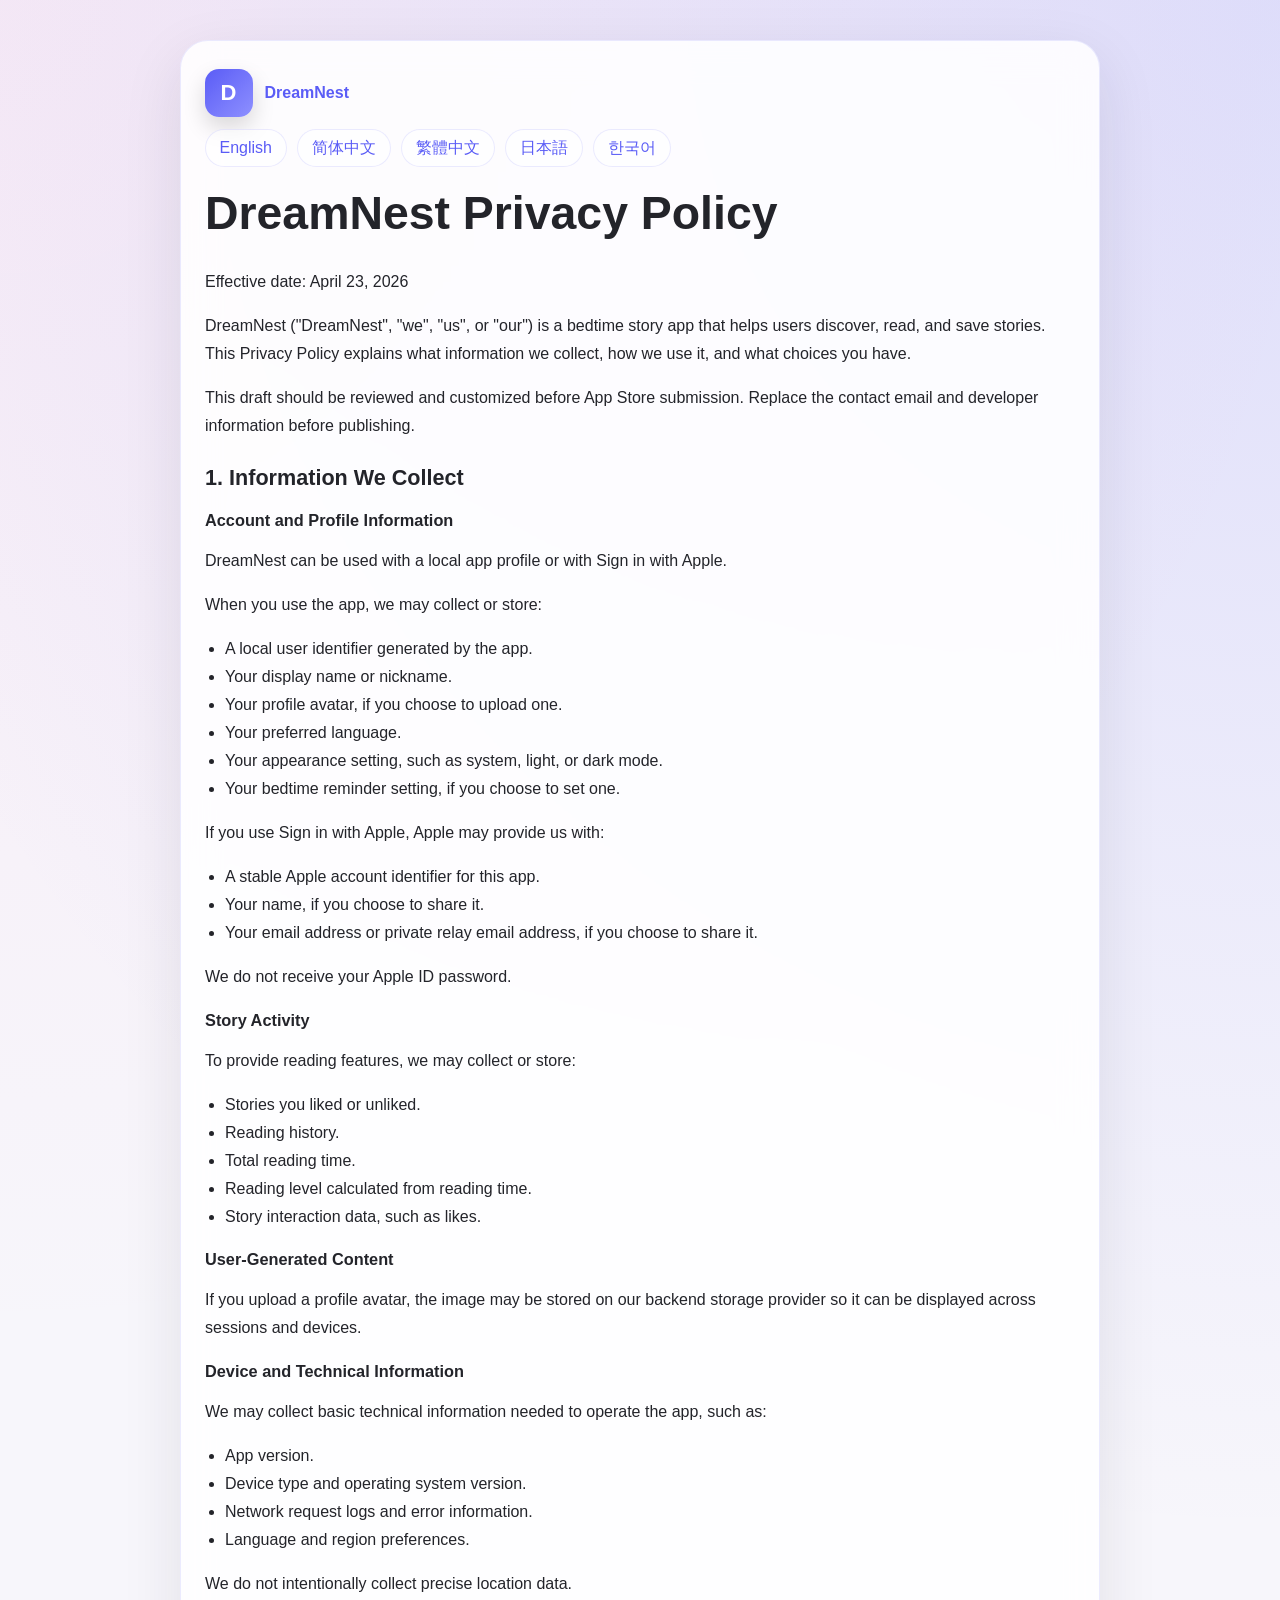
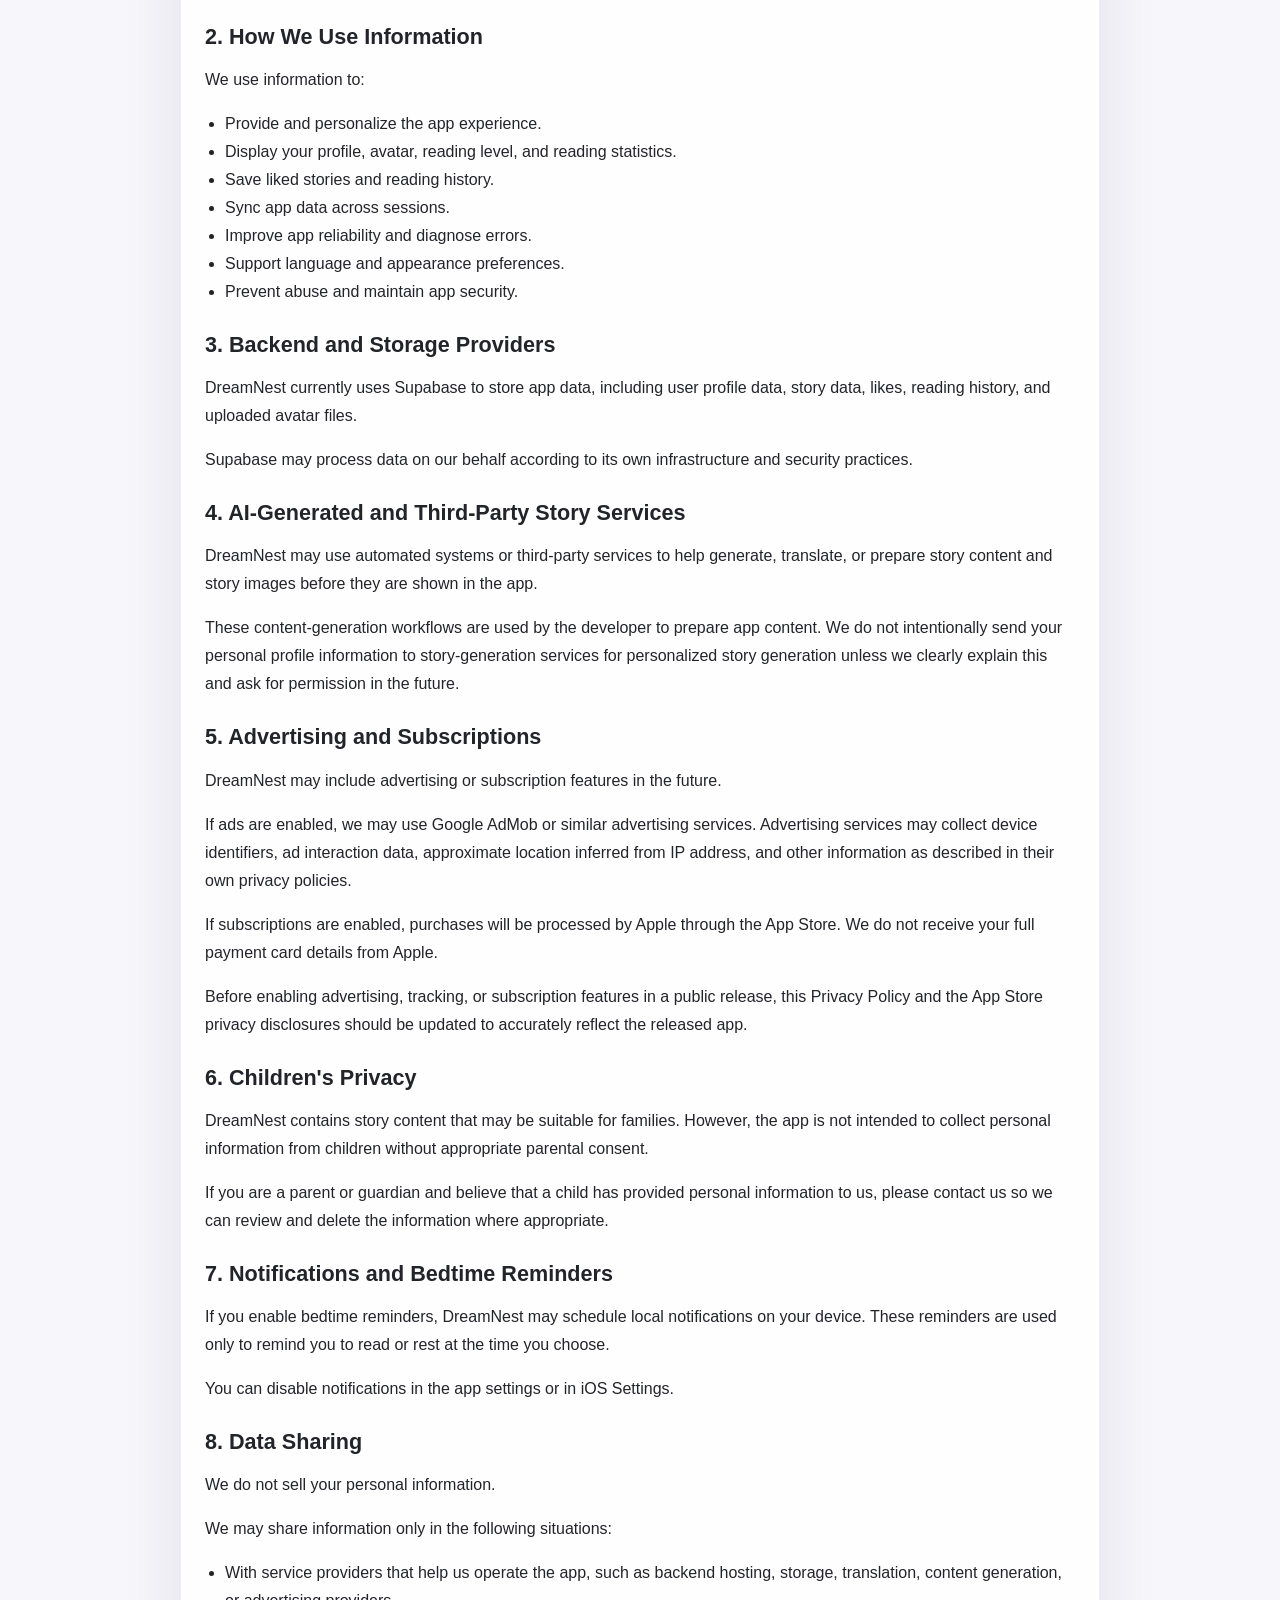
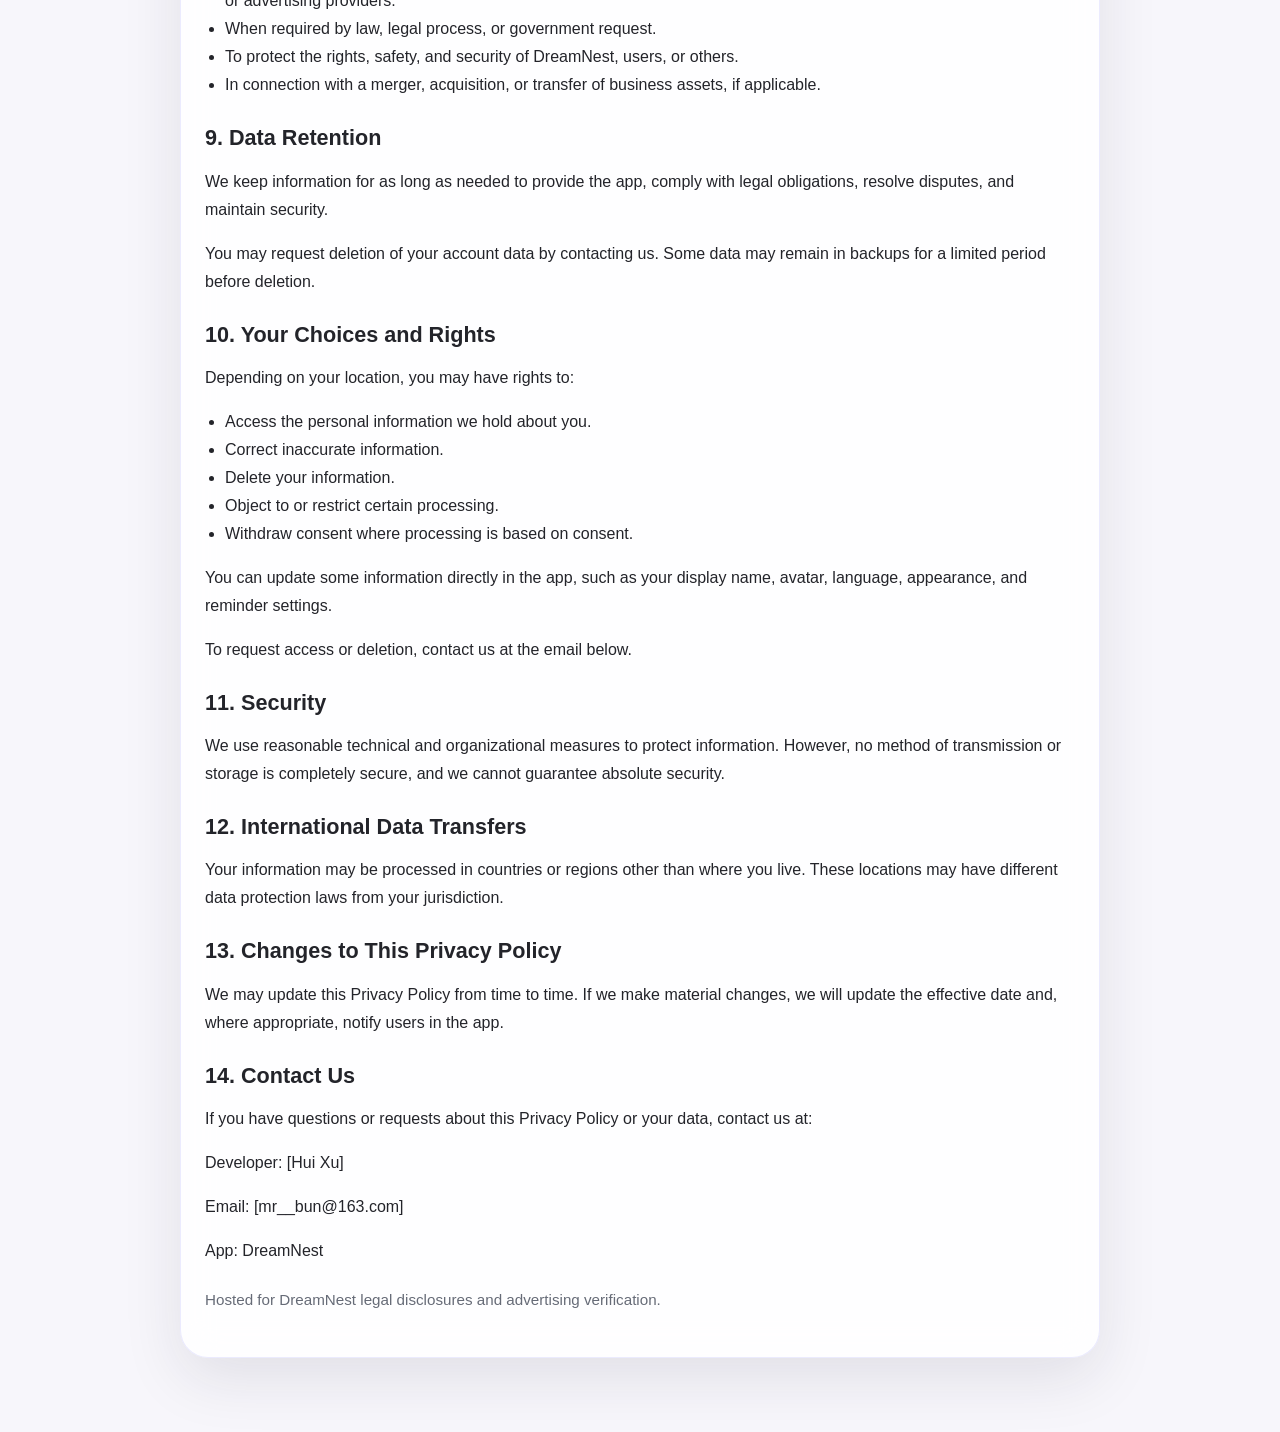
==== index.html @ f763a548 "first commit" ====
<!doctype html>
<html lang="en">
<head>
  <meta charset="utf-8">
  <meta name="viewport" content="width=device-width, initial-scale=1">
  <title>DreamNest Privacy Policy</title>
  <meta name="description" content="DreamNest legal information and privacy policy.">
  <link rel="stylesheet" href="./styles.css">
</head>
<body>
  <main class="container">
    <section class="card hero">
      <div class="brand">
        <span class="brand-badge">D</span>
        <span>DreamNest</span>
      </div>
      <nav class="lang"><a href="./">English</a><a href="./privacy-policy.zh-Hans.html">简体中文</a><a href="./privacy-policy.zh-Hant.html">繁體中文</a><a href="./privacy-policy.ja.html">日本語</a><a href="./privacy-policy.ko.html">한국어</a></nav>
<h1>DreamNest Privacy Policy</h1>
<p>Effective date: April 23, 2026</p>
<p>DreamNest (&quot;DreamNest&quot;, &quot;we&quot;, &quot;us&quot;, or &quot;our&quot;) is a bedtime story app that helps users discover, read, and save stories. This Privacy Policy explains what information we collect, how we use it, and what choices you have.</p>
<p>This draft should be reviewed and customized before App Store submission. Replace the contact email and developer information before publishing.</p>
<h2>1. Information We Collect</h2>
<h3>Account and Profile Information</h3>
<p>DreamNest can be used with a local app profile or with Sign in with Apple.</p>
<p>When you use the app, we may collect or store:</p>
<ul>
<li>A local user identifier generated by the app.</li>
<li>Your display name or nickname.</li>
<li>Your profile avatar, if you choose to upload one.</li>
<li>Your preferred language.</li>
<li>Your appearance setting, such as system, light, or dark mode.</li>
<li>Your bedtime reminder setting, if you choose to set one.</li>
</ul>
<p>If you use Sign in with Apple, Apple may provide us with:</p>
<ul>
<li>A stable Apple account identifier for this app.</li>
<li>Your name, if you choose to share it.</li>
<li>Your email address or private relay email address, if you choose to share it.</li>
</ul>
<p>We do not receive your Apple ID password.</p>
<h3>Story Activity</h3>
<p>To provide reading features, we may collect or store:</p>
<ul>
<li>Stories you liked or unliked.</li>
<li>Reading history.</li>
<li>Total reading time.</li>
<li>Reading level calculated from reading time.</li>
<li>Story interaction data, such as likes.</li>
</ul>
<h3>User-Generated Content</h3>
<p>If you upload a profile avatar, the image may be stored on our backend storage provider so it can be displayed across sessions and devices.</p>
<h3>Device and Technical Information</h3>
<p>We may collect basic technical information needed to operate the app, such as:</p>
<ul>
<li>App version.</li>
<li>Device type and operating system version.</li>
<li>Network request logs and error information.</li>
<li>Language and region preferences.</li>
</ul>
<p>We do not intentionally collect precise location data.</p>
<h2>2. How We Use Information</h2>
<p>We use information to:</p>
<ul>
<li>Provide and personalize the app experience.</li>
<li>Display your profile, avatar, reading level, and reading statistics.</li>
<li>Save liked stories and reading history.</li>
<li>Sync app data across sessions.</li>
<li>Improve app reliability and diagnose errors.</li>
<li>Support language and appearance preferences.</li>
<li>Prevent abuse and maintain app security.</li>
</ul>
<h2>3. Backend and Storage Providers</h2>
<p>DreamNest currently uses Supabase to store app data, including user profile data, story data, likes, reading history, and uploaded avatar files.</p>
<p>Supabase may process data on our behalf according to its own infrastructure and security practices.</p>
<h2>4. AI-Generated and Third-Party Story Services</h2>
<p>DreamNest may use automated systems or third-party services to help generate, translate, or prepare story content and story images before they are shown in the app.</p>
<p>These content-generation workflows are used by the developer to prepare app content. We do not intentionally send your personal profile information to story-generation services for personalized story generation unless we clearly explain this and ask for permission in the future.</p>
<h2>5. Advertising and Subscriptions</h2>
<p>DreamNest may include advertising or subscription features in the future.</p>
<p>If ads are enabled, we may use Google AdMob or similar advertising services. Advertising services may collect device identifiers, ad interaction data, approximate location inferred from IP address, and other information as described in their own privacy policies.</p>
<p>If subscriptions are enabled, purchases will be processed by Apple through the App Store. We do not receive your full payment card details from Apple.</p>
<p>Before enabling advertising, tracking, or subscription features in a public release, this Privacy Policy and the App Store privacy disclosures should be updated to accurately reflect the released app.</p>
<h2>6. Children&#39;s Privacy</h2>
<p>DreamNest contains story content that may be suitable for families. However, the app is not intended to collect personal information from children without appropriate parental consent.</p>
<p>If you are a parent or guardian and believe that a child has provided personal information to us, please contact us so we can review and delete the information where appropriate.</p>
<h2>7. Notifications and Bedtime Reminders</h2>
<p>If you enable bedtime reminders, DreamNest may schedule local notifications on your device. These reminders are used only to remind you to read or rest at the time you choose.</p>
<p>You can disable notifications in the app settings or in iOS Settings.</p>
<h2>8. Data Sharing</h2>
<p>We do not sell your personal information.</p>
<p>We may share information only in the following situations:</p>
<ul>
<li>With service providers that help us operate the app, such as backend hosting, storage, translation, content generation, or advertising providers.</li>
<li>When required by law, legal process, or government request.</li>
<li>To protect the rights, safety, and security of DreamNest, users, or others.</li>
<li>In connection with a merger, acquisition, or transfer of business assets, if applicable.</li>
</ul>
<h2>9. Data Retention</h2>
<p>We keep information for as long as needed to provide the app, comply with legal obligations, resolve disputes, and maintain security.</p>
<p>You may request deletion of your account data by contacting us. Some data may remain in backups for a limited period before deletion.</p>
<h2>10. Your Choices and Rights</h2>
<p>Depending on your location, you may have rights to:</p>
<ul>
<li>Access the personal information we hold about you.</li>
<li>Correct inaccurate information.</li>
<li>Delete your information.</li>
<li>Object to or restrict certain processing.</li>
<li>Withdraw consent where processing is based on consent.</li>
</ul>
<p>You can update some information directly in the app, such as your display name, avatar, language, appearance, and reminder settings.</p>
<p>To request access or deletion, contact us at the email below.</p>
<h2>11. Security</h2>
<p>We use reasonable technical and organizational measures to protect information. However, no method of transmission or storage is completely secure, and we cannot guarantee absolute security.</p>
<h2>12. International Data Transfers</h2>
<p>Your information may be processed in countries or regions other than where you live. These locations may have different data protection laws from your jurisdiction.</p>
<h2>13. Changes to This Privacy Policy</h2>
<p>We may update this Privacy Policy from time to time. If we make material changes, we will update the effective date and, where appropriate, notify users in the app.</p>
<h2>14. Contact Us</h2>
<p>If you have questions or requests about this Privacy Policy or your data, contact us at:</p>
<p>Developer: [Hui Xu]</p>
<p>Email: [mr__bun@163.com]</p>
<p>App: DreamNest</p>
      <p class="footer">Hosted for DreamNest legal disclosures and advertising verification.</p>
    </section>
  </main>
</body>
</html>
---- styles.css ----
:root {
  --bg: #f7f6fb;
  --surface: rgba(255,255,255,0.88);
  --text: #23242a;
  --muted: #666b77;
  --accent: #5a5cf6;
  --border: rgba(90,92,246,0.12);
  --shadow: 0 20px 60px rgba(25, 28, 46, 0.10);
}
@media (prefers-color-scheme: dark) {
  :root {
    --bg: #0f1320;
    --surface: rgba(21,26,41,0.84);
    --text: #f3f5fb;
    --muted: #b5bdd0;
    --accent: #8e90ff;
    --border: rgba(142,144,255,0.18);
    --shadow: 0 20px 60px rgba(0, 0, 0, 0.38);
  }
}
* { box-sizing: border-box; }
body {
  margin: 0;
  font-family: -apple-system, BlinkMacSystemFont, "SF Pro Text", "Helvetica Neue", sans-serif;
  color: var(--text);
  background:
    radial-gradient(circle at top right, rgba(90,92,246,0.16), transparent 32%),
    radial-gradient(circle at top left, rgba(255,105,180,0.08), transparent 28%),
    var(--bg);
  line-height: 1.75;
}
a { color: var(--accent); text-decoration: none; }
a:hover { text-decoration: underline; }
.container {
  width: min(920px, calc(100vw - 32px));
  margin: 0 auto;
  padding: 40px 0 56px;
}
.card {
  background: var(--surface);
  border: 1px solid var(--border);
  border-radius: 28px;
  box-shadow: var(--shadow);
  backdrop-filter: blur(18px);
  -webkit-backdrop-filter: blur(18px);
  padding: 28px 24px;
}
.hero { margin-bottom: 18px; }
.brand {
  display: inline-flex;
  align-items: center;
  gap: 12px;
  margin-bottom: 12px;
  font-weight: 700;
  color: var(--accent);
}
.brand-badge {
  width: 48px;
  height: 48px;
  border-radius: 14px;
  display: inline-flex;
  align-items: center;
  justify-content: center;
  background: linear-gradient(135deg, #5a5cf6, #8e90ff);
  color: white;
  font-size: 22px;
  box-shadow: 0 10px 22px rgba(0,0,0,0.15);
}
h1, h2, h3 {
  line-height: 1.22;
  margin: 1.2em 0 0.56em;
}
h1 { font-size: clamp(2rem, 4vw, 2.9rem); margin-top: 0.2em; }
h2 { font-size: 1.35rem; }
h3 { font-size: 1.02rem; color: var(--text); }
p, li { color: var(--text); }
ul { padding-left: 1.25rem; }
nav.lang {
  display: flex;
  flex-wrap: wrap;
  gap: 10px;
  margin: 0 0 18px;
}
nav.lang a {
  display: inline-flex;
  align-items: center;
  justify-content: center;
  min-height: 38px;
  padding: 0 14px;
  border-radius: 999px;
  border: 1px solid var(--border);
  background: rgba(255,255,255,0.5);
}
.footer {
  margin-top: 22px;
  font-size: 0.95rem;
  color: var(--muted);
}
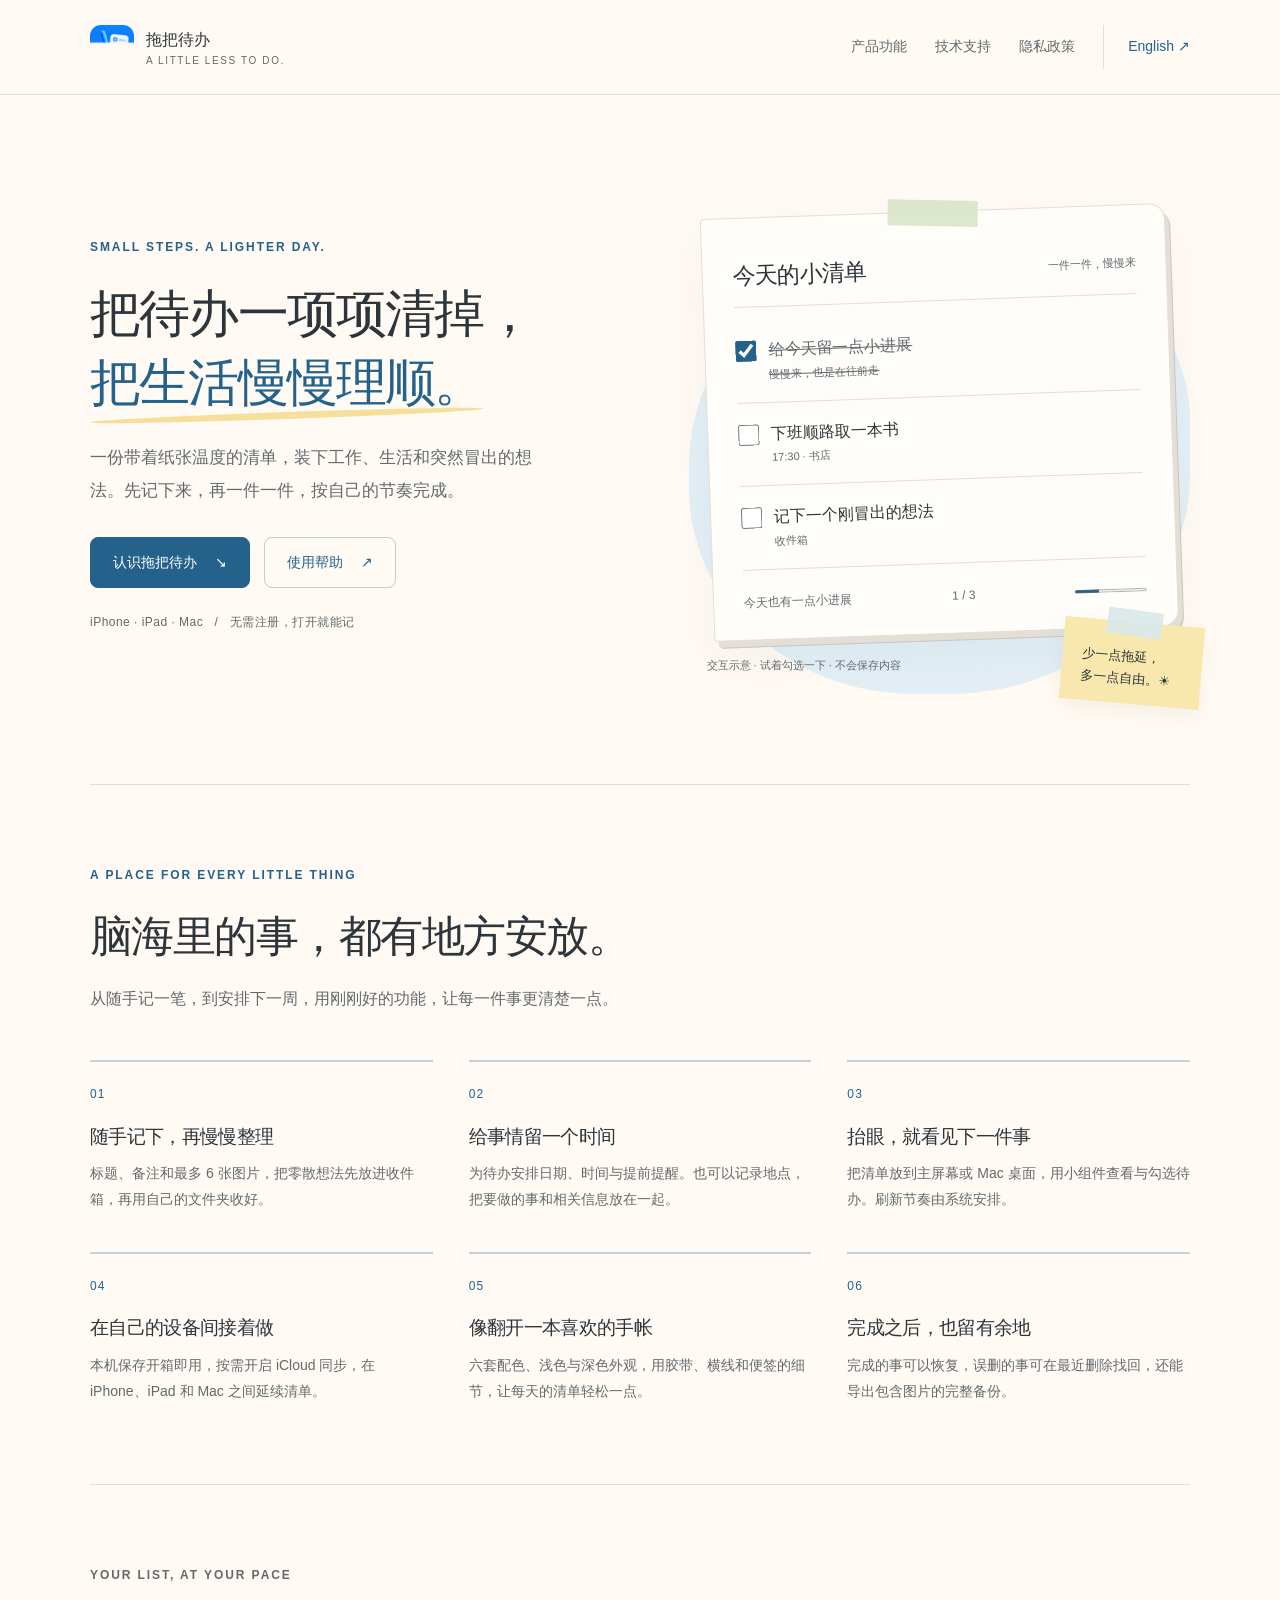
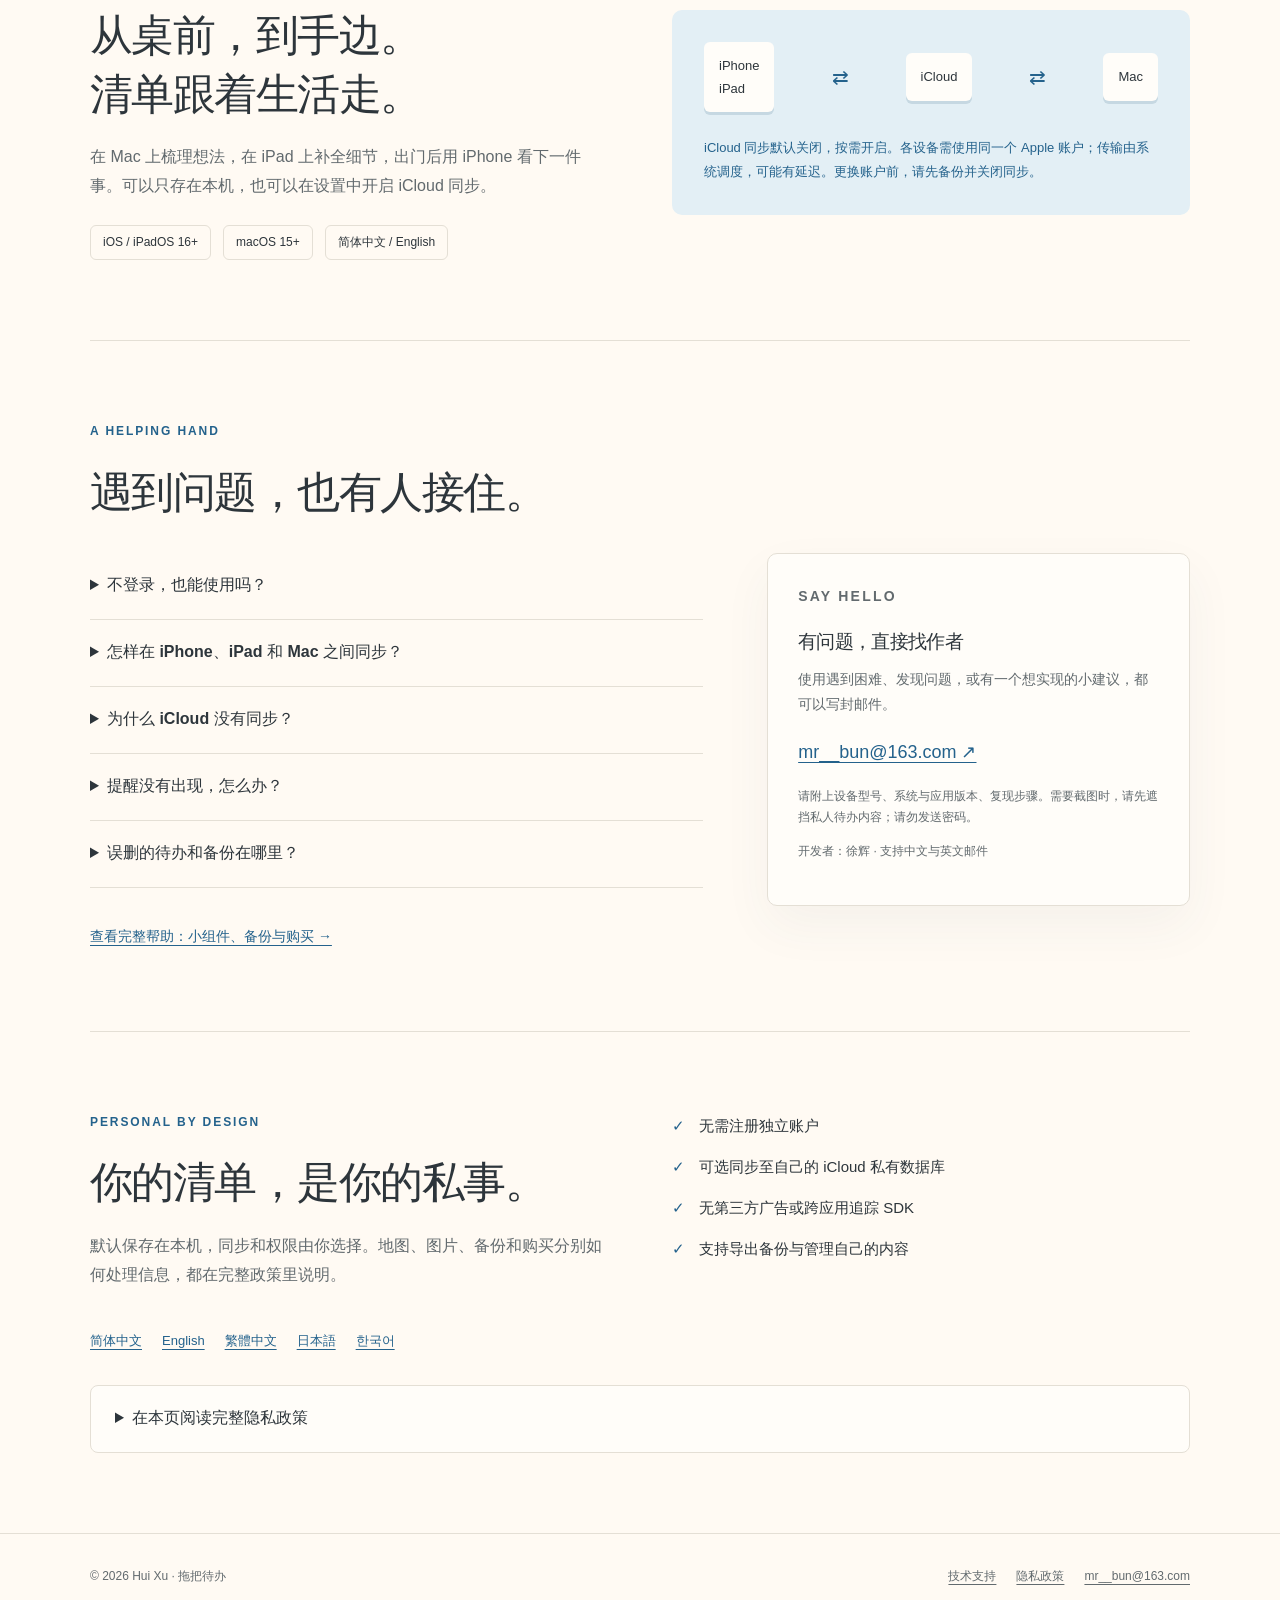
==== commit e29fdd2d: "Replace DreamNest site with Mop To-Do marketing, support and privacy pages" ====
--- a/index.html
+++ b/index.html
@@ -1,127 +1,143 @@
 <!doctype html>
-<html lang="en">
-<head>
-  <meta charset="utf-8">
-  <meta name="viewport" content="width=device-width, initial-scale=1">
-  <title>DreamNest Privacy Policy</title>
-  <meta name="description" content="DreamNest legal information and privacy policy.">
-  <link rel="stylesheet" href="./styles.css">
+<html lang="zh-Hans">
+<head><meta charset="utf-8"><meta name="viewport" content="width=device-width, initial-scale=1">
+<link rel="canonical" href="https://dreamnest.mrbun.cn/"><meta property="og:url" content="https://dreamnest.mrbun.cn/"><meta name="theme-color" content="#fffaf3"><title>拖把待办 — 把待办一项项清掉</title><meta name="description" content="拖把待办是一款纸感手帐风格的待办应用，支持 iPhone、iPad 和 Mac。记录待办、设置提醒、使用小组件和可选 iCloud 同步，查看技术支持与隐私政策。"><meta property="og:type" content="website"><meta property="og:title" content="拖把待办 — 把待办一项项清掉"><meta property="og:description" content="拖把待办是一款纸感手帐风格的待办应用，支持 iPhone、iPad 和 Mac。记录待办、设置提醒、使用小组件和可选 iCloud 同步，查看技术支持与隐私政策。"><meta property="og:locale" content="zh_CN">
+<link rel="icon" type="image/png" href="./assets/app-icon.png">
+<link rel="apple-touch-icon" href="./assets/app-icon.png">
+<link rel="stylesheet" href="./styles.css"><script src="./demo.js" defer></script>
 </head>
-<body>
-  <main class="container">
-    <section class="card hero">
-      <div class="brand">
-        <span class="brand-badge">D</span>
-        <span>DreamNest</span>
-      </div>
-      <nav class="lang"><a href="./">English</a><a href="./privacy-policy.zh-Hans.html">简体中文</a><a href="./privacy-policy.zh-Hant.html">繁體中文</a><a href="./privacy-policy.ja.html">日本語</a><a href="./privacy-policy.ko.html">한국어</a></nav>
-<h1>DreamNest Privacy Policy</h1>
-<p>Effective date: April 23, 2026</p>
-<p>DreamNest (&quot;DreamNest&quot;, &quot;we&quot;, &quot;us&quot;, or &quot;our&quot;) is a bedtime story app that helps users discover, read, and save stories. This Privacy Policy explains what information we collect, how we use it, and what choices you have.</p>
-<p>This draft should be reviewed and customized before App Store submission. Replace the contact email and developer information before publishing.</p>
-<h2>1. Information We Collect</h2>
-<h3>Account and Profile Information</h3>
-<p>DreamNest can be used with a local app profile or with Sign in with Apple.</p>
-<p>When you use the app, we may collect or store:</p>
+<body><a class="skip" href="#main">跳到主要内容</a>
+<header class="site-header">
+<div class="wrap header-inner"><a class="brand" href="./"><img src="./assets/app-icon.png" width="44" height="44" alt=""><span>拖把待办<small>A LITTLE LESS TO DO.</small></span></a>
+<nav class="nav" aria-label="主导航"><a href="./#features">产品功能</a><a href="./support.html">技术支持</a><a href="./privacy-policy.zh-Hans.html">隐私政策</a><a class="language" href="./index.en.html" lang="en">English ↗</a>
+</nav>
+</div>
+</header>
+<main id="main" class="wrap">
+<section class="hero">
+<div><p class="eyebrow">SMALL STEPS. A LIGHTER DAY.</p><h1>把待办一项项清掉，<br><span>把生活慢慢理顺。</span></h1><p class="intro">一份带着纸张温度的清单，装下工作、生活和突然冒出的想法。先记下来，再一件一件，按自己的节奏完成。</p>
+<div class="actions"><a class="button" href="#features">认识拖把待办 <span aria-hidden="true">↘</span></a><a class="button secondary" href="./support.html">使用帮助 <span aria-hidden="true">↗</span></a>
+</div><p class="platforms">iPhone · iPad · Mac &nbsp; / &nbsp; 无需注册，打开就能记</p>
+</div>
+<div class="demo-stage">
+<div class="notebook" data-checklist-demo>
+<div class="notebook-top"><h2>今天的小清单</h2><span>一件一件，慢慢来</span>
+</div>
+<ul class="demo-list">
+<li><label><input type="checkbox" checked><span>给今天留一点小进展<small>慢慢来，也是在往前走</small></span></label>
+</li>
+<li><label><input type="checkbox" ><span>下班顺路取一本书<small>17:30 · 书店</small></span></label>
+</li>
+<li><label><input type="checkbox" ><span>记下一个刚冒出的想法<small>收件箱</small></span></label>
+</li>
+</ul>
+<div class="demo-progress"><span>今天也有一点小进展</span><span data-completed-count aria-live="polite">1 / 3</span><progress value="1" max="3" aria-label="演示待办完成进度"></progress>
+</div>
+</div><p class="demo-hint">交互示意 · 试着勾选一下 · 不会保存内容</p>
+<div class="note" aria-hidden="true">少一点拖延，<br>多一点自由。☀</div>
+</div>
+</section>
+<section class="section" id="features"><p class="eyebrow">A PLACE FOR EVERY LITTLE THING</p><h2>脑海里的事，都有地方安放。</h2><p class="section-lead">从随手记一笔，到安排下一周，用刚刚好的功能，让每一件事更清楚一点。</p>
+<div class="feature-grid">
+<article class="feature"><span class="feature-index">01</span><h3>随手记下，再慢慢整理</h3><p>标题、备注和最多 6 张图片，把零散想法先放进收件箱，再用自己的文件夹收好。</p>
+</article>
+<article class="feature"><span class="feature-index">02</span><h3>给事情留一个时间</h3><p>为待办安排日期、时间与提前提醒。也可以记录地点，把要做的事和相关信息放在一起。</p>
+</article>
+<article class="feature"><span class="feature-index">03</span><h3>抬眼，就看见下一件事</h3><p>把清单放到主屏幕或 Mac 桌面，用小组件查看与勾选待办。刷新节奏由系统安排。</p>
+</article>
+<article class="feature"><span class="feature-index">04</span><h3>在自己的设备间接着做</h3><p>本机保存开箱即用，按需开启 iCloud 同步，在 iPhone、iPad 和 Mac 之间延续清单。</p>
+</article>
+<article class="feature"><span class="feature-index">05</span><h3>像翻开一本喜欢的手帐</h3><p>六套配色、浅色与深色外观，用胶带、横线和便签的细节，让每天的清单轻松一点。</p>
+</article>
+<article class="feature"><span class="feature-index">06</span><h3>完成之后，也留有余地</h3><p>完成的事可以恢复，误删的事可在最近删除找回，还能导出包含图片的完整备份。</p>
+</article>
+</div>
+</section>
+<section class="section devices">
+<div class="devices-copy"><p class="eyebrow">YOUR LIST, AT YOUR PACE</p><h2>从桌前，到手边。<br>清单跟着生活走。</h2><p>在 Mac 上梳理想法，在 iPad 上补全细节，出门后用 iPhone 看下一件事。可以只存在本机，也可以在设置中开启 iCloud 同步。</p>
+<ul class="device-list">
+<li>iOS / iPadOS 16+</li>
+<li>macOS 15+</li>
+<li>简体中文 / English</li>
+</ul>
+</div>
+<div class="sync-sheet">
+<div class="sync-diagram" aria-label="自己的设备通过可选 iCloud 同步连接"><span>iPhone<br>iPad</span><b aria-hidden="true">⇄</b><span>iCloud</span><b aria-hidden="true">⇄</b><span>Mac</span>
+</div><p>iCloud 同步默认关闭，按需开启。各设备需使用同一个 Apple 账户；传输由系统调度，可能有延迟。更换账户前，请先备份并关闭同步。</p>
+</div>
+</section>
+<section class="section" id="support"><p class="eyebrow">A HELPING HAND</p><h2>遇到问题，也有人接住。</h2>
+<div class="support-grid">
+<div>
+<details><summary>不登录，也能使用吗？</summary><p>可以。无需注册独立账户，待办默认保存在本机。添加、编辑、整理文件夹和完成待办，不需要开启 iCloud。地图搜索和云端同步需要网络。</p>
+</details>
+<details><summary>怎样在 iPhone、iPad 和 Mac 之间同步？</summary><p>在各设备登录同一个 Apple 账户，并在应用设置中开启 iCloud 同步；更改开关后，请完全退出并重新打开应用。同步由系统安排，可能有延迟，不能保证即时完成。</p>
+</details>
+<details><summary>为什么 iCloud 没有同步？</summary><p>先确认各设备使用同一个 Apple 账户，网络可用、iCloud 空间足够，且应用设置已开启同步。查看设置中的状态或错误提示，按提示重试。先导出一份备份，再联系作者并附错误信息；不要为排查而直接卸载应用。</p>
+</details>
+<details><summary>提醒没有出现，怎么办？</summary><p>确认应用设置中的提醒已开启，系统也允许拖把待办发送通知。待办需要有安排时间，并选择有效的提前提醒；提醒时刻应晚于当前时间。专注模式、通知摘要和系统调度可能影响显示。地点只是待办信息，不会触发到达提醒。</p>
+</details>
+<details><summary>误删的待办和备份在哪里？</summary><p>在设置的“最近删除”中恢复尚未永久删除的待办。“导入 / 导出”可备份文件夹、待办和图片，包含最近删除。导入前会校验并预览；默认只补入缺少的内容，也可选择覆盖同一条记录。请妥善保管未加密的备份文件。</p>
+</details><a class="back-link" href="./support.html">查看完整帮助：小组件、备份与购买 →</a>
+</div>
+<aside class="contact-card"><p class="eyebrow">SAY HELLO</p><h3>有问题，直接找作者</h3><p>使用遇到困难、发现问题，或有一个想实现的小建议，都可以写封邮件。</p><a class="contact-email" href="mailto:mr__bun@163.com?subject=%E6%8B%96%E6%8A%8A%E5%BE%85%E5%8A%9E%E6%8A%80%E6%9C%AF%E6%94%AF%E6%8C%81">mr__bun@163.com ↗</a><p class="small">请附上设备型号、系统与应用版本、复现步骤。需要截图时，请先遮挡私人待办内容；请勿发送密码。</p><p class="small">开发者：徐辉 · 支持中文与英文邮件</p>
+</aside>
+</div>
+</section>
+<section class="section" id="privacy">
+<div class="privacy-intro">
+<div><p class="eyebrow">PERSONAL BY DESIGN</p><h2>你的清单，是你的私事。</h2><p class="section-lead">默认保存在本机，同步和权限由你选择。地图、图片、备份和购买分别如何处理信息，都在完整政策里说明。</p>
+</div>
+<ul class="privacy-facts">
+<li>无需注册独立账户</li>
+<li>可选同步至自己的 iCloud 私有数据库</li>
+<li>无第三方广告或跨应用追踪 SDK</li>
+<li>支持导出备份与管理自己的内容</li>
+</ul>
+</div>
+<nav class="policy-languages" aria-label="隐私政策语言"><a href="./privacy-policy.zh-Hans.html" lang="zh-Hans">简体中文</a><a href="./privacy-policy.html" lang="en">English</a><a href="./privacy-policy.zh-Hant.html" lang="zh-Hant">繁體中文</a><a href="./privacy-policy.ja.html" lang="ja">日本語</a><a href="./privacy-policy.ko.html" lang="ko">한국어</a>
+</nav>
+<details class="policy-inline"><summary>在本页阅读完整隐私政策</summary>
+<div class="prose"><!-- privacy:start -->
+<p>生效日期：2026 年 11 月 1 日</p>
+<p>拖把待办（Mop To-Do）由徐辉开发，是一款用于记录、整理和完成个人待办事项的应用。本政策说明应用及本网站如何处理信息。</p>
+<h2>1. 待办内容与本机存储</h2>
+<p>应用无需注册独立账户即可使用。你创建的文件夹、待办标题、备注、完成和删除状态、日期与提醒设置、选定地点及图片附件保存在设备上的应用数据库中。语言、主题等偏好也保存在本机。开发者不运营用于接收这些待办内容的业务服务器。</p>
+<p>小组件使用设备上的应用共享数据来展示清单和处理操作。你选择显示的内容可能出现在主屏幕、桌面或系统支持的小组件位置，请按自己的隐私需要配置。</p>
+<h2>2. 可选的 iCloud 同步</h2>
+<p>iCloud 同步默认关闭。开启后，应用使用 Apple CloudKit 私有数据库，将待办、文件夹、图片附件及相关记录同步到你的 Apple 账户下，以便在自己的设备间使用。应用还会向 Apple 的 iCloud 网站发起不含待办内容的连接检查；网络通信会向服务提供方传递 IP 地址等连接信息。</p>
+<p>我们不获取你的 Apple 账户密码。Apple 按其服务规则处理云端数据；参见 <a href="https://www.apple.com/legal/privacy/data/en/apple-account/">Apple 账户与隐私</a>。同步依赖网络、账户和系统调度，不能保证即时完成。关闭同步不会自动删除本机或已存在的云端数据。</p>
+<h2>3. 图片、地点与提醒</h2>
 <ul>
-<li>A local user identifier generated by the app.</li>
-<li>Your display name or nickname.</li>
-<li>Your profile avatar, if you choose to upload one.</li>
-<li>Your preferred language.</li>
-<li>Your appearance setting, such as system, light, or dark mode.</li>
-<li>Your bedtime reminder setting, if you choose to set one.</li>
+<li>图片：通过系统照片或文件选择器，仅导入你选中的图片。应用会生成压缩后的附件副本，并在开启 iCloud 同步时同步这些附件。</li>
+<li>地点：搜索、浏览地图和选择地点使用 Apple 地图服务，搜索词、地图区域及相关位置信息可能发送给 Apple。仅当你主动使用当前位置并授权时，应用才请求设备定位；应用不持续在后台追踪位置。你保存到待办中的地点名称、地址和坐标成为待办内容。参见 <a href="https://www.apple.com/legal/privacy/data/en/apple-maps/">Apple 地图与隐私</a>。</li>
+<li>提醒：经通知授权后，在本机安排时间提醒。通知可能显示待办标题与相关内容，你可以在系统设置中管理权限和预览显示。地点记录不用于地理围栏提醒。</li>
 </ul>
-<p>If you use Sign in with Apple, Apple may provide us with:</p>
-<ul>
-<li>A stable Apple account identifier for this app.</li>
-<li>Your name, if you choose to share it.</li>
-<li>Your email address or private relay email address, if you choose to share it.</li>
-</ul>
-<p>We do not receive your Apple ID password.</p>
-<h3>Story Activity</h3>
-<p>To provide reading features, we may collect or store:</p>
-<ul>
-<li>Stories you liked or unliked.</li>
-<li>Reading history.</li>
-<li>Total reading time.</li>
-<li>Reading level calculated from reading time.</li>
-<li>Story interaction data, such as likes.</li>
-</ul>
-<h3>User-Generated Content</h3>
-<p>If you upload a profile avatar, the image may be stored on our backend storage provider so it can be displayed across sessions and devices.</p>
-<h3>Device and Technical Information</h3>
-<p>We may collect basic technical information needed to operate the app, such as:</p>
-<ul>
-<li>App version.</li>
-<li>Device type and operating system version.</li>
-<li>Network request logs and error information.</li>
-<li>Language and region preferences.</li>
-</ul>
-<p>We do not intentionally collect precise location data.</p>
-<h2>2. How We Use Information</h2>
-<p>We use information to:</p>
-<ul>
-<li>Provide and personalize the app experience.</li>
-<li>Display your profile, avatar, reading level, and reading statistics.</li>
-<li>Save liked stories and reading history.</li>
-<li>Sync app data across sessions.</li>
-<li>Improve app reliability and diagnose errors.</li>
-<li>Support language and appearance preferences.</li>
-<li>Prevent abuse and maintain app security.</li>
-</ul>
-<h2>3. Backend and Storage Providers</h2>
-<p>DreamNest currently uses Supabase to store app data, including user profile data, story data, likes, reading history, and uploaded avatar files.</p>
-<p>Supabase may process data on our behalf according to its own infrastructure and security practices.</p>
-<h2>4. AI-Generated and Third-Party Story Services</h2>
-<p>DreamNest may use automated systems or third-party services to help generate, translate, or prepare story content and story images before they are shown in the app.</p>
-<p>These content-generation workflows are used by the developer to prepare app content. We do not intentionally send your personal profile information to story-generation services for personalized story generation unless we clearly explain this and ask for permission in the future.</p>
-<h2>5. Advertising and Subscriptions</h2>
-<p>DreamNest may include advertising or subscription features in the future.</p>
-<p>If ads are enabled, we may use Google AdMob or similar advertising services. Advertising services may collect device identifiers, ad interaction data, approximate location inferred from IP address, and other information as described in their own privacy policies.</p>
-<p>If subscriptions are enabled, purchases will be processed by Apple through the App Store. We do not receive your full payment card details from Apple.</p>
-<p>Before enabling advertising, tracking, or subscription features in a public release, this Privacy Policy and the App Store privacy disclosures should be updated to accurately reflect the released app.</p>
-<h2>6. Children&#39;s Privacy</h2>
-<p>DreamNest contains story content that may be suitable for families. However, the app is not intended to collect personal information from children without appropriate parental consent.</p>
-<p>If you are a parent or guardian and believe that a child has provided personal information to us, please contact us so we can review and delete the information where appropriate.</p>
-<h2>7. Notifications and Bedtime Reminders</h2>
-<p>If you enable bedtime reminders, DreamNest may schedule local notifications on your device. These reminders are used only to remind you to read or rest at the time you choose.</p>
-<p>You can disable notifications in the app settings or in iOS Settings.</p>
-<h2>8. Data Sharing</h2>
-<p>We do not sell your personal information.</p>
-<p>We may share information only in the following situations:</p>
-<ul>
-<li>With service providers that help us operate the app, such as backend hosting, storage, translation, content generation, or advertising providers.</li>
-<li>When required by law, legal process, or government request.</li>
-<li>To protect the rights, safety, and security of DreamNest, users, or others.</li>
-<li>In connection with a merger, acquisition, or transfer of business assets, if applicable.</li>
-</ul>
-<h2>9. Data Retention</h2>
-<p>We keep information for as long as needed to provide the app, comply with legal obligations, resolve disputes, and maintain security.</p>
-<p>You may request deletion of your account data by contacting us. Some data may remain in backups for a limited period before deletion.</p>
-<h2>10. Your Choices and Rights</h2>
-<p>Depending on your location, you may have rights to:</p>
-<ul>
-<li>Access the personal information we hold about you.</li>
-<li>Correct inaccurate information.</li>
-<li>Delete your information.</li>
-<li>Object to or restrict certain processing.</li>
-<li>Withdraw consent where processing is based on consent.</li>
-</ul>
-<p>You can update some information directly in the app, such as your display name, avatar, language, appearance, and reminder settings.</p>
-<p>To request access or deletion, contact us at the email below.</p>
-<h2>11. Security</h2>
-<p>We use reasonable technical and organizational measures to protect information. However, no method of transmission or storage is completely secure, and we cannot guarantee absolute security.</p>
-<h2>12. International Data Transfers</h2>
-<p>Your information may be processed in countries or regions other than where you live. These locations may have different data protection laws from your jurisdiction.</p>
-<h2>13. Changes to This Privacy Policy</h2>
-<p>We may update this Privacy Policy from time to time. If we make material changes, we will update the effective date and, where appropriate, notify users in the app.</p>
-<h2>14. Contact Us</h2>
-<p>If you have questions or requests about this Privacy Policy or your data, contact us at:</p>
-<p>Developer: [Hui Xu]</p>
-<p>Email: [mr__bun@163.com]</p>
-<p>App: DreamNest</p>
-      <p class="footer">Hosted for DreamNest legal disclosures and advertising verification.</p>
-    </section>
-  </main>
-</body>
-</html>
+<p>拒绝这些权限仍可使用基本文字清单功能。</p>
+<h2>4. 备份与数据删除</h2>
+<p>你可以在设置的“导入 / 导出”中导出备份，包含文件夹、待办、图片及最近删除中的内容。备份文件本身未加密，应妥善保管；你选择的文件存储或分享服务按其自身政策处理文件。</p>
+<p>删除的待办先进入“最近删除”，可在其中恢复或永久删除。开启同步时，删除变更由 iCloud 同步到其他设备。删除应用、关闭同步都不等于删除云端数据。你可以在 Apple 的 iCloud 存储管理中管理应用数据；另行导出的备份需自行删除。更换 Apple 账户前，请先备份并关闭同步。</p>
+<h2>5. 自愿支持、广告与诊断</h2>
+<p>应用不含第三方广告或跨应用追踪 SDK，不出售待办内容，也不把内容用于广告画像。“请作者喝咖啡”是可选的一次性 Apple 应用内购买，不自动续费，也不解锁额外待办功能。Apple 处理付款，应用读取商品、购买状态及用于验证的交易信息，不获取完整银行卡资料。参见 <a href="https://www.apple.com/legal/privacy/data/en/app-store/">App Store 与隐私</a>。</p>
+<p>应用在设备系统日志中记录用于排查故障的错误类型和代码，不通过自建分析服务上传待办内容。你主动通过邮件提供的故障说明、截图、系统版本、诊断或联系信息，会用于回复和排查问题。请勿发送密码或不必要的敏感信息。</p>
+<h2>6. 本网站、信息保留与选择</h2>
+<p>本网站不设置分析或广告追踪脚本，不提交你的演示清单操作，也不保存演示状态。网站托管和网络服务提供方可能为交付与安全处理 IP 地址、请求时间、浏览器信息和访问日志。点击邮件链接后，邮件服务商会按其自身规则处理邮件。</p>
+<p>本机内容由你管理；iCloud 和备份按你选择的服务及其规则保留。支持邮件仅在处理请求、后续支持或履行必要义务所需范围内保留。你可以通过下方邮箱提出访问、更正或删除我们持有的支持信息等请求。我们无法代你读取或直接操作个人设备及私有 iCloud 数据，可提供操作指导。</p>
+<p>我们采取与处理方式相适应的保护措施，但任何存储或通信方式均无法保证绝对安全。使用 Apple、托管或邮件等服务时，信息处理地区及保护规则取决于相应服务提供方。本应用不专门面向儿童，也不主动建立儿童个人资料；监护人如对主动发来的信息有疑问，可联系我们处理。</p>
+<h2>7. 政策更新与联系</h2>
+<p>功能或信息处理方式变化时，我们会更新本政策及生效日期。</p>
+<p>开发者：徐辉（Hui Xu）</p>
+<p>邮箱：<a href="mailto:mr__bun@163.com">mr__bun@163.com</a></p>
+<p>应用：拖把待办 / Mop To-Do</p>
+<!-- privacy:end -->
+</div>
+</details>
+</section>
+</main>
+<footer class="site-footer">
+<div class="wrap footer-inner"><span>© 2026 Hui Xu · 拖把待办</span>
+<div class="footer-links"><a href="./support.html">技术支持</a><a href="./privacy-policy.zh-Hans.html">隐私政策</a><a href="mailto:mr__bun@163.com">mr__bun@163.com</a>
+</div>
+</div>
+</footer>
+</body></html>
--- a/styles.css
+++ b/styles.css
@@ -1,98 +1,758 @@
 :root {
-  --bg: #f7f6fb;
-  --surface: rgba(255,255,255,0.88);
-  --text: #23242a;
-  --muted: #666b77;
-  --accent: #5a5cf6;
-  --border: rgba(90,92,246,0.12);
-  --shadow: 0 20px 60px rgba(25, 28, 46, 0.10);
-}
-@media (prefers-color-scheme: dark) {
-  :root {
-    --bg: #0f1320;
-    --surface: rgba(21,26,41,0.84);
-    --text: #f3f5fb;
-    --muted: #b5bdd0;
-    --accent: #8e90ff;
-    --border: rgba(142,144,255,0.18);
-    --shadow: 0 20px 60px rgba(0, 0, 0, 0.38);
-  }
-}
-* { box-sizing: border-box; }
+  --paper:#fffaf3;
+  --surface:#fffdf9;
+  --ink:#2d353b;
+  --muted:#626a6e;
+  --blue:#24628c;
+  --blue-soft:#e3eff5;
+  --line:#e4dfd5;
+  --sage:#e3ead6;
+  --yellow:#f6df9b;
+  --shadow:0 20px 50px #3b4d5e0d;
+  color-scheme:light;
+  font-family:-apple-system,BlinkMacSystemFont,"Segoe UI","PingFang SC","Hiragino Sans GB","Microsoft YaHei",sans-serif;
+  font-synthesis:none;
+}
+* {
+  box-sizing:border-box;
+}
+html {
+  scroll-behavior:smooth;
+  scroll-padding-top:100px;
+}
 body {
-  margin: 0;
-  font-family: -apple-system, BlinkMacSystemFont, "SF Pro Text", "Helvetica Neue", sans-serif;
-  color: var(--text);
-  background:
-    radial-gradient(circle at top right, rgba(90,92,246,0.16), transparent 32%),
-    radial-gradient(circle at top left, rgba(255,105,180,0.08), transparent 28%),
-    var(--bg);
-  line-height: 1.75;
-}
-a { color: var(--accent); text-decoration: none; }
-a:hover { text-decoration: underline; }
-.container {
-  width: min(920px, calc(100vw - 32px));
-  margin: 0 auto;
-  padding: 40px 0 56px;
-}
-.card {
-  background: var(--surface);
-  border: 1px solid var(--border);
-  border-radius: 28px;
-  box-shadow: var(--shadow);
-  backdrop-filter: blur(18px);
-  -webkit-backdrop-filter: blur(18px);
-  padding: 28px 24px;
-}
-.hero { margin-bottom: 18px; }
+  margin:0;
+  color:var(--ink);
+  background:var(--paper);
+  line-height:1.8;
+}
+a {
+  color:var(--blue);
+  text-decoration-thickness:1px;
+  text-underline-offset:4px;
+}
+button,input {
+  font:inherit;
+}
+a,button,input,summary {
+  -webkit-tap-highlight-color:transparent;
+}
+a:focus-visible,button:focus-visible,input:focus-visible,summary:focus-visible {
+  outline:3px solid var(--blue);
+  outline-offset:5px;
+  border-radius:4px;
+}
+img {
+  max-width:100%;
+  height:auto;
+}
+h1,h2,h3,p {
+  margin-top:0;
+}
+h1,h2,h3 {
+  line-height:1.35;
+  font-weight:650;
+  letter-spacing:-.035em;
+}
+h1 {
+  font-size:clamp(2rem,4vw,3.45rem);
+  margin-bottom:24px;
+}
+h2 {
+  font-size:clamp(1.8rem,3.8vw,2.7rem);
+  margin-bottom:20px;
+}
+h3 {
+  font-size:1.2rem;
+}
+p {
+  margin-bottom:1em;
+}
+.wrap {
+  width:min(1100px,calc(100% - 64px));
+  margin:auto;
+}
+.skip {
+  position:fixed;
+  top:-100px;
+  left:20px;
+  background:var(--ink);
+  color:white;
+  padding:12px;
+  z-index:10;
+}
+.skip:focus {
+  top:12px;
+}
+.site-header {
+  border-bottom:1px solid var(--line);
+  background:var(--paper);
+}
+.header-inner {
+  min-height:94px;
+  display:flex;
+  align-items:center;
+  justify-content:space-between;
+  gap:24px;
+}
 .brand {
-  display: inline-flex;
-  align-items: center;
-  gap: 12px;
-  margin-bottom: 12px;
-  font-weight: 700;
-  color: var(--accent);
-}
-.brand-badge {
-  width: 48px;
-  height: 48px;
-  border-radius: 14px;
-  display: inline-flex;
-  align-items: center;
-  justify-content: center;
-  background: linear-gradient(135deg, #5a5cf6, #8e90ff);
-  color: white;
-  font-size: 22px;
-  box-shadow: 0 10px 22px rgba(0,0,0,0.15);
-}
-h1, h2, h3 {
-  line-height: 1.22;
-  margin: 1.2em 0 0.56em;
-}
-h1 { font-size: clamp(2rem, 4vw, 2.9rem); margin-top: 0.2em; }
-h2 { font-size: 1.35rem; }
-h3 { font-size: 1.02rem; color: var(--text); }
-p, li { color: var(--text); }
-ul { padding-left: 1.25rem; }
-nav.lang {
-  display: flex;
-  flex-wrap: wrap;
-  gap: 10px;
-  margin: 0 0 18px;
-}
-nav.lang a {
-  display: inline-flex;
-  align-items: center;
-  justify-content: center;
-  min-height: 38px;
-  padding: 0 14px;
-  border-radius: 999px;
-  border: 1px solid var(--border);
-  background: rgba(255,255,255,0.5);
-}
-.footer {
-  margin-top: 22px;
-  font-size: 0.95rem;
-  color: var(--muted);
-}
+  display:inline-flex;
+  align-items:center;
+  gap:12px;
+  text-decoration:none;
+  color:var(--ink);
+  font-weight:700;
+  white-space:nowrap;
+}
+.brand img {
+  width:44px;
+  height:44px;
+  border-radius:11px;
+}
+.brand small {
+  display:block;
+  font-size:10px;
+  font-weight:500;
+  letter-spacing:.16em;
+  color:var(--muted);
+  line-height:1.4;
+}
+.nav {
+  display:flex;
+  align-items:center;
+  gap:28px;
+  flex-wrap:wrap;
+  font-size:14px;
+}
+.nav a {
+  text-decoration:none;
+  color:var(--muted);
+  min-height:44px;
+  display:inline-flex;
+  align-items:center;
+}
+.nav a:hover {
+  color:var(--blue);
+}
+.nav .language {
+  border-left:1px solid var(--line);
+  padding-left:24px;
+  color:var(--blue);
+}
+.hero {
+  display:grid;
+  grid-template-columns:1.05fr 1fr;
+  gap:72px;
+  align-items:center;
+  padding:94px 0 90px;
+}
+.eyebrow {
+  font-size:12px;
+  letter-spacing:.16em;
+  text-transform:uppercase;
+  font-weight:650;
+  color:var(--blue);
+  margin-bottom:20px;
+}
+.hero h1 span {
+  color:var(--blue);
+  position:relative;
+  display:inline-block;
+}
+.hero h1 span:after {
+  content:"";
+  height:7px;
+  background:var(--yellow);
+  position:absolute;
+  bottom:-2px;
+  left:0;
+  right:0;
+  z-index:-1;
+  border-radius:50%;
+  transform:rotate(-2deg);
+}
+.intro {
+  font-size:17px;
+  line-height:1.95;
+  color:var(--muted);
+  max-width:460px;
+}
+.actions {
+  display:flex;
+  flex-wrap:wrap;
+  gap:14px;
+  margin-top:30px;
+}
+.button {
+  display:inline-flex;
+  align-items:center;
+  justify-content:center;
+  gap:18px;
+  padding:12px 22px;
+  border:1px solid var(--blue);
+  border-radius:8px;
+  background:var(--blue);
+  color:white;
+  font-size:14px;
+  font-weight:600;
+  text-decoration:none;
+  min-height:48px;
+}
+.button.secondary {
+  background:transparent;
+  color:var(--blue);
+  border-color:#bdccd5;
+}
+.button:hover {
+  filter:brightness(.94);
+}
+.platforms {
+  font-size:12px;
+  letter-spacing:.04em;
+  color:var(--muted);
+  margin-top:24px;
+}
+.demo-stage {
+  position:relative;
+  padding:22px 18px 18px;
+}
+.demo-stage:before {
+  content:"";
+  position:absolute;
+  inset:50px 0 0;
+  background:var(--blue-soft);
+  border-radius:50% 40% 48% 45%;
+  z-index:-1;
+}
+.notebook {
+  background:var(--surface);
+  box-shadow:4px 6px 0 #e3dfd7,5px 7px 0 #c8c6bd,var(--shadow);
+  border:1px solid var(--line);
+  border-radius:4px 16px 16px 4px;
+  padding:42px 30px 26px;
+  transform:rotate(-2deg);
+  position:relative;
+}
+.notebook:before,.note:before {
+  content:"";
+  position:absolute;
+  top:-12px;
+  left:calc(50% - 45px);
+  height:26px;
+  width:90px;
+  background:#d9e5c9e6;
+  transform:rotate(3deg);
+}
+.notebook-top {
+  display:flex;
+  justify-content:space-between;
+  align-items:center;
+  border-bottom:1px solid var(--line);
+  padding-bottom:15px;
+  gap:12px;
+}
+.notebook-top h2 {
+  font-size:23px;
+  margin:0;
+}
+.notebook-top span {
+  font-size:11px;
+  color:var(--muted);
+}
+.demo-list {
+  list-style:none;
+  padding:12px 0 0;
+  margin:0;
+}
+.demo-list li {
+  border-bottom:1px solid var(--line);
+}
+.demo-list label {
+  display:flex;
+  gap:12px;
+  align-items:flex-start;
+  padding:17px 0;
+  cursor:pointer;
+  min-height:60px;
+}
+.demo-list input {
+  accent-color:var(--blue);
+  width:21px;
+  height:21px;
+  flex-shrink:0;
+  margin:4px 0 0;
+  cursor:pointer;
+}
+.demo-list input:checked+span {
+  text-decoration:line-through;
+  color:var(--muted);
+}
+.demo-list small {
+  display:block;
+  color:var(--muted);
+  font-size:11px;
+  text-decoration:none;
+}
+.demo-progress {
+  display:flex;
+  align-items:center;
+  justify-content:space-between;
+  gap:10px;
+  margin-top:22px;
+  font-size:12px;
+  color:var(--muted);
+}
+.demo-progress progress {
+  width:72px;
+  height:7px;
+  accent-color:var(--blue);
+}
+.demo-hint {
+  max-width:calc(100% - 130px);
+  text-align:left;
+  font-size:11px;
+  color:var(--muted);
+  margin:22px 0 0;
+}
+.note {
+  width:140px;
+  position:absolute;
+  right:-12px;
+  bottom:-10px;
+  transform:rotate(5deg);
+  font-size:13px;
+  line-height:1.7;
+  padding:24px 20px 14px;
+  background:#f9e8ad;
+  box-shadow:0 8px 20px #73644312;
+}
+.note:before {
+  width:55px;
+  left:calc(50% - 28px);
+  background:#dae8ece6;
+}
+.section {
+  padding:80px 0;
+  border-top:1px solid var(--line);
+}
+.section-lead {
+  max-width:620px;
+  color:var(--muted);
+}
+.feature-grid {
+  display:grid;
+  grid-template-columns:repeat(3,1fr);
+  gap:40px 36px;
+  margin-top:46px;
+}
+.feature {
+  border-top:2px solid #bed3df;
+  padding-top:22px;
+}
+.feature-index {
+  display:block;
+  color:var(--blue);
+  font-size:12px;
+  letter-spacing:.1em;
+  margin-bottom:18px;
+}
+.feature h3 {
+  margin-bottom:12px;
+}
+.feature p {
+  font-size:14px;
+  color:var(--muted);
+  margin:0;
+}
+.devices>* {
+  min-width:0;
+}
+.devices {
+  display:grid;
+  grid-template-columns:1fr 1fr;
+  gap:64px;
+  align-items:center;
+}
+.devices-copy p {
+  color:var(--muted);
+}
+.device-list {
+  list-style:none;
+  padding:0;
+  margin:24px 0 0;
+  display:flex;
+  flex-wrap:wrap;
+  gap:12px;
+}
+.device-list li {
+  font-size:12px;
+  border:1px solid var(--line);
+  border-radius:6px;
+  padding:6px 12px;
+}
+.sync-sheet {
+  background:var(--blue-soft);
+  border-radius:10px;
+  padding:32px;
+  position:relative;
+}
+.sync-diagram {
+  display:flex;
+  align-items:center;
+  justify-content:space-between;
+  gap:12px;
+  margin-bottom:24px;
+  font-size:13px;
+}
+.sync-diagram span {
+  background:var(--surface);
+  padding:12px 15px;
+  border-radius:6px;
+  box-shadow:0 3px 0 #c6d8e2;
+}
+.sync-diagram b {
+  font-size:20px;
+  font-weight:400;
+  color:var(--blue);
+}
+.sync-sheet p {
+  font-size:13px;
+  color:var(--blue);
+  margin:0;
+}
+.support-grid {
+  display:grid;
+  grid-template-columns:1.45fr 1fr;
+  gap:64px;
+  margin-top:32px;
+}
+details {
+  border-bottom:1px solid var(--line);
+  padding:18px 0;
+}
+summary {
+  cursor:pointer;
+  min-height:30px;
+  font-weight:550;
+  padding-right:16px;
+}
+details p {
+  font-size:14px;
+  color:var(--muted);
+  margin:16px 0 4px;
+}
+details ol,details ul {
+  font-size:14px;
+  color:var(--muted);
+  padding-left:22px;
+}
+details li {
+  margin-bottom:8px;
+}
+.contact-card {
+  align-self:start;
+  background:var(--surface);
+  border:1px solid var(--line);
+  border-radius:10px;
+  padding:30px;
+  box-shadow:var(--shadow);
+}
+.contact-card h3 {
+  margin-bottom:12px;
+}
+.contact-card p {
+  font-size:14px;
+  color:var(--muted);
+}
+.contact-email {
+  display:block;
+  font-size:18px;
+  overflow-wrap:anywhere;
+  margin:18px 0;
+}
+.contact-card .small,.small {
+  font-size:12px;
+  color:var(--muted);
+}
+.privacy-intro {
+  display:grid;
+  grid-template-columns:1fr 1fr;
+  gap:64px;
+}
+.privacy-facts {
+  list-style:none;
+  padding:0;
+  margin:0;
+}
+.privacy-facts li {
+  display:flex;
+  gap:14px;
+  margin-bottom:14px;
+  font-size:15px;
+}
+.privacy-facts li:before {
+  content:"✓";
+  color:var(--blue);
+}
+.policy-languages {
+  display:flex;
+  flex-wrap:wrap;
+  gap:10px 20px;
+  margin:24px 0;
+  font-size:13px;
+}
+.policy-inline {
+  margin-top:32px;
+  border:1px solid var(--line);
+  padding:18px 24px;
+  background:var(--surface);
+  border-radius:8px;
+}
+.policy-inline[open]>summary {
+  margin-bottom:32px;
+}
+.site-footer {
+  border-top:1px solid var(--line);
+  padding:32px 0;
+  font-size:12px;
+  color:var(--muted);
+}
+.footer-inner {
+  display:flex;
+  justify-content:space-between;
+  gap:24px;
+  flex-wrap:wrap;
+}
+.site-footer a {
+  color:var(--muted);
+}
+.footer-links {
+  display:flex;
+  flex-wrap:wrap;
+  gap:20px;
+}
+.document {
+  width:min(800px,calc(100% - 64px));
+  margin:auto;
+  padding:64px 0 80px;
+}
+.document h1 {
+  font-size:clamp(2rem,5vw,3rem);
+}
+.document .eyebrow {
+  margin-bottom:14px;
+}
+.document .subtitle {
+  color:var(--muted);
+  margin-bottom:30px;
+}
+.prose h1 {
+  display:none;
+}
+.prose h2 {
+  font-size:1.3rem;
+  letter-spacing:-.02em;
+  margin-top:38px;
+  margin-bottom:14px;
+}
+.prose p,.prose li {
+  font-size:15px;
+  line-height:1.95;
+  color:var(--ink);
+}
+.prose ul {
+  padding-left:22px;
+}
+.prose li {
+  margin-bottom:9px;
+}
+.prose a {
+  overflow-wrap:anywhere;
+}
+.document .contact-card {
+  margin-top:40px;
+}
+.document details {
+  padding:22px 0;
+}
+.back-link {
+  display:inline-block;
+  margin-top:36px;
+  font-size:14px;
+}
+.support-intro {
+  max-width:650px;
+  color:var(--muted);
+}
+@media(min-width:1400px) {
+  .hero {
+    padding:112px 0 110px;
+  }
+}
+@media(max-width:900px) {
+  .wrap {
+    width:calc(100% - 48px);
+  }
+  .hero {
+    gap:32px;
+    padding:70px 0;
+  }
+  .notebook {
+    padding:36px 22px 24px;
+  }
+  .note {
+    right:0;
+    bottom:-24px;
+  }
+  .feature-grid {
+    gap:32px 24px;
+  }
+  .devices,.support-grid,.privacy-intro {
+    gap:32px;
+  }
+  .sync-sheet {
+    padding:24px;
+  }
+  .sync-diagram {
+    gap:6px;
+  }
+  .sync-diagram span {
+    padding:10px;
+  }
+  .nav {
+    gap:18px;
+  }
+}
+@media(max-width:650px) {
+  html {
+    scroll-padding-top:24px;
+  }
+  .wrap,.document {
+    width:calc(100% - 40px);
+  }
+  .header-inner {
+    min-height:84px;
+    gap:12px;
+    flex-wrap:wrap;
+    padding:18px 0;
+  }
+  .brand img {
+    width:38px;
+    height:38px;
+  }
+  .brand {
+    font-size:15px;
+    gap:9px;
+  }
+  .nav {
+    gap:16px;
+    font-size:12px;
+  }
+  .nav .language {
+    padding-left:14px;
+  }
+  .nav a {
+    min-height:36px;
+  }
+  .hero {
+    grid-template-columns:1fr;
+    gap:44px;
+    padding:52px 0 72px;
+  }
+  .hero h1 {
+    font-size:clamp(1.7rem,8.6vw,3.4rem);
+  }
+  .intro {
+    font-size:15px;
+  }
+  .demo-stage {
+    max-width:440px;
+    width:100%;
+    margin:auto;
+    padding:12px 20px;
+  }
+  .note {
+    font-size:12px;
+    right:0;
+    bottom:-18px;
+  }
+  .section {
+    padding:52px 0;
+  }
+  .feature-grid {
+    grid-template-columns:1fr 1fr;
+    gap:30px 22px;
+    margin-top:32px;
+  }
+  .feature h3 {
+    font-size:1.05rem;
+  }
+  .feature p {
+    font-size:13px;
+  }
+  .devices,.support-grid,.privacy-intro {
+    grid-template-columns:1fr;
+    gap:28px;
+  }
+  .device-list {
+    gap:8px;
+  }
+  .contact-card {
+    padding:24px;
+  }
+  .policy-inline {
+    padding:18px;
+  }
+  .document {
+    padding-top:42px;
+  }
+  .policy-languages {
+    gap:8px 16px;
+  }
+  .footer-inner {
+    gap:16px;
+  }
+  .prose p,.prose li {
+    font-size:14px;
+  }
+  .sync-sheet {
+    padding:22px;
+  }
+  .sync-diagram {
+    font-size:12px;
+    gap:6px;
+  }
+  .sync-diagram span {
+    padding:10px 8px;
+  }
+  .support-grid {
+    margin-top:16px;
+  }
+}
+@media(max-width:380px) {
+  .nav {
+    width:100%;
+    justify-content:space-between;
+  }
+  .feature-grid {
+    grid-template-columns:1fr;
+  }
+  .actions .button {
+    padding:12px 16px;
+  }
+  .notebook {
+    padding:32px 18px 22px;
+  }
+  .demo-list label {
+    font-size:14px;
+  }
+}
+@media(prefers-reduced-motion:reduce) {
+  html {
+    scroll-behavior:auto;
+  }
+  *,*:before,*:after {
+    animation:none!important;
+    transition:none!important;
+  }
+}
